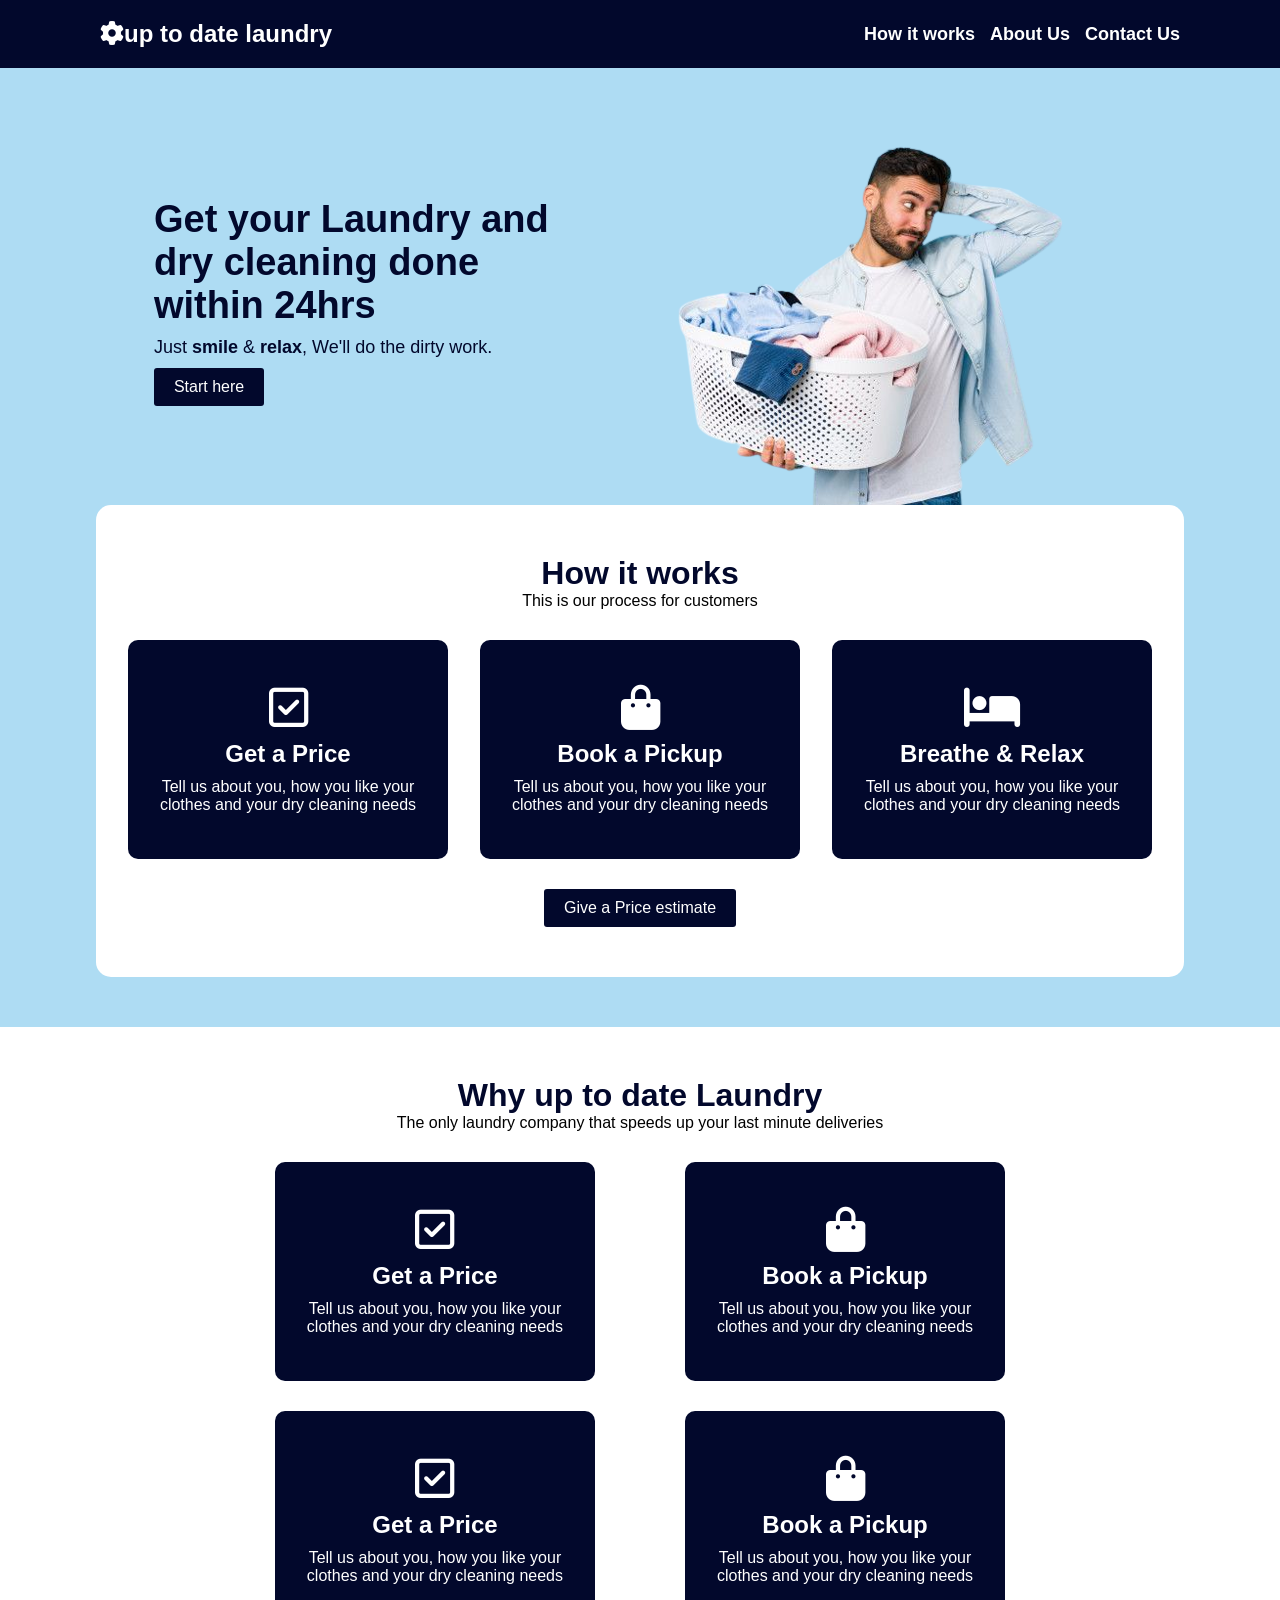
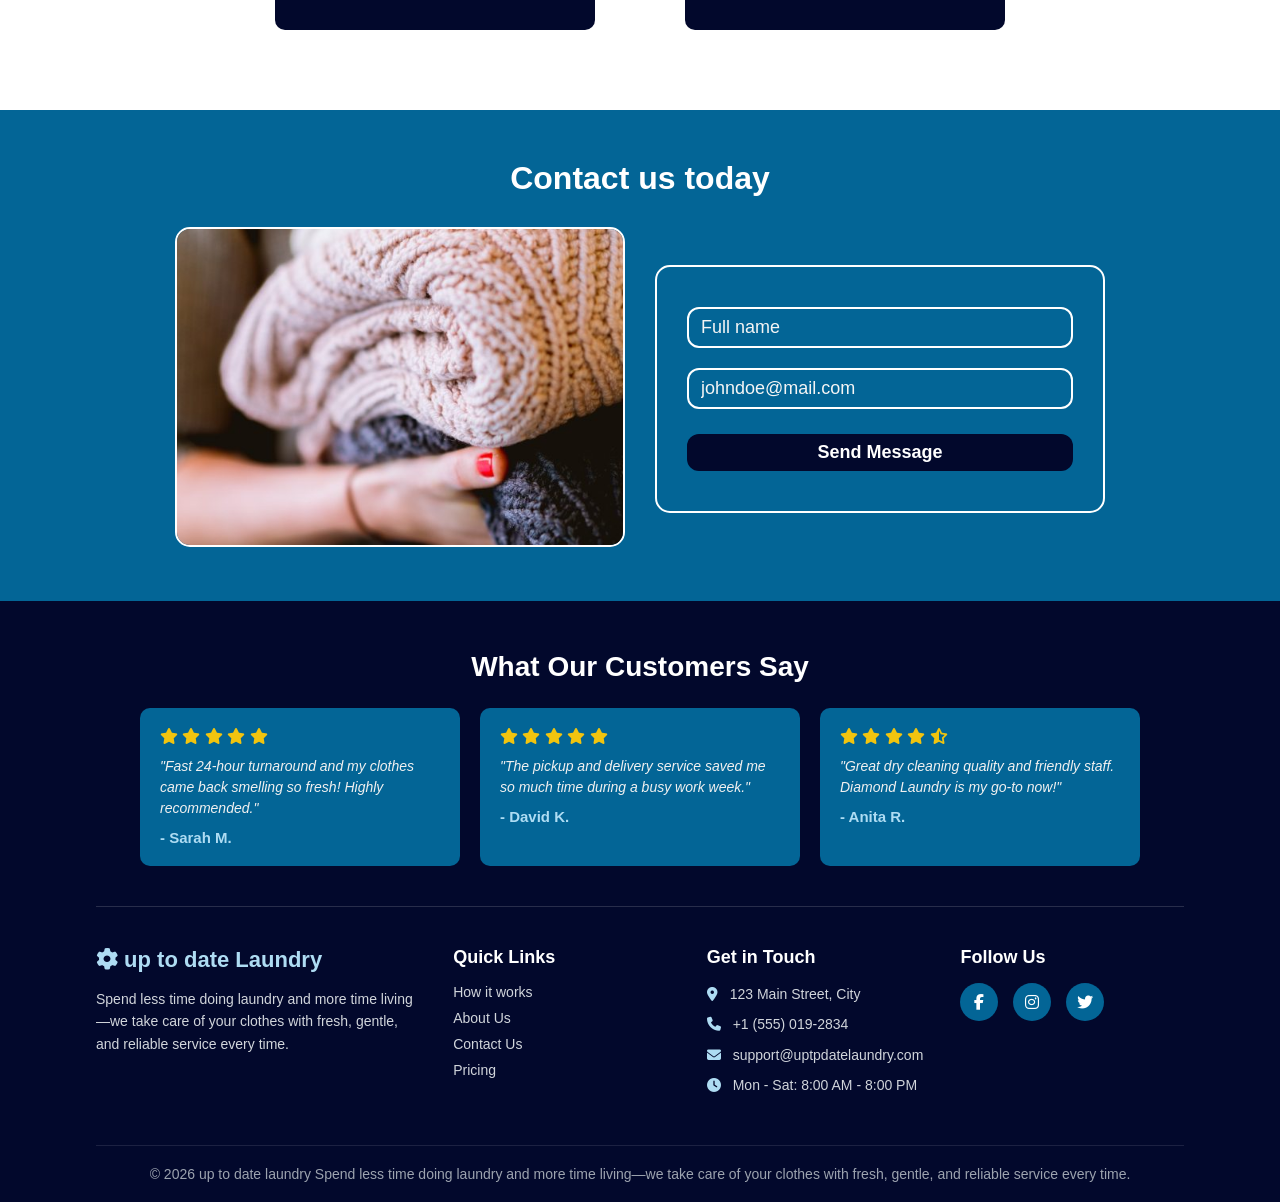
==== web2/index.html @ c7305d1f "Add files via upload" ====
<!DOCTYPE html>
<html lang="en">
  <head>
    <meta charset="UTF-8" />
    <meta http-equiv="X-UA-Compatible" content="IE=edge" />
    <meta name="viewport" content="width=device-width, initial-scale=1.0" />
    <title>uo to date laundry</title>

    <link
      rel="stylesheet"
      href="https://cdnjs.cloudflare.com/ajax/libs/font-awesome/6.1.1/css/all.min.css"
      integrity="sha512-KfkfwYDsLkIlwQp6LFnl8zNdLGxu9YAA1QvwINks4PhcElQSvqcyVLLD9aMhXd13uQjoXtEKNosOWaZqXgel0g=="
      crossorigin="anonymous"
      referrerpolicy="no-referrer" />

    <link rel="stylesheet" href="style.css" />
  </head>

  <body>

    <!-- Header -->
    <header class="header">
      <div>
        <h2><i class="fas fa-cog"></i>up to date laundry</h2>
      </div>
      <ul>
        <li><a href="#">How it works</a></li>
        <li><a href="#">About Us</a></li>
        <li><a href="#">Contact Us</a></li>
      </ul>
    </header>

    <!-- Hero Section -->
    <div class="hero">
      <div class="container">
        <div class="hero-desc">
          <h1>Get your Laundry and dry cleaning done within 24hrs</h1>
          <p>Just <b>smile</b> & <b>relax</b>, We'll do the dirty work.</p>
          <a href="#">Start here</a>
        </div>
        <img src="man-in-hero.png" alt="Hero Image" />
      </div>
    </div>

    <!-- How It Works Section -->
    <div class="how-it-works">
      <div class="container">
        <h1>How it works</h1>
        <p>This is our process for customers</p>

        <div class="row">
          <div class="card">
            <i class="fa-regular fa-square-check"></i>
            <h1>Get a Price</h1>
            <p>
              Tell us about you, how you like your clothes and your dry cleaning
              needs
            </p>
          </div>
          <div class="card">
            <i class="fa-solid fa-bag-shopping"></i>
            <h1>Book a Pickup</h1>
            <p>
              Tell us about you, how you like your clothes and your dry cleaning
              needs
            </p>
          </div>
          <div class="card">
            <i class="fa-solid fa-bed"></i>
            <h1>Breathe & Relax</h1>
            <p>
              Tell us about you, how you like your clothes and your dry cleaning
              needs
            </p>
          </div>
        </div>
        <a href="#">Give a Price estimate</a>
      </div>
    </div>

    <!-- Why Diamond Laundry -->
    <div class="why main-spacing">
      <div class="container">
        <h1>Why up to date Laundry</h1>
        <p>
          The only laundry company that speeds up your last minute deliveries
        </p>

        <div class="row-spacing">
          <div class="row">
            <div class="card">
              <i class="fa-regular fa-square-check"></i>
              <h1>Get a Price</h1>
              <p>
                Tell us about you, how you like your clothes and your dry
                cleaning needs
              </p>
            </div>
            <div class="card">
              <i class="fa-solid fa-bag-shopping"></i>
              <h1>Book a Pickup</h1>
              <p>
                Tell us about you, how you like your clothes and your dry
                cleaning needs
              </p>
            </div>
          </div>
          <div class="row">
            <div class="card">
              <i class="fa-regular fa-square-check"></i>
              <h1>Get a Price</h1>
              <p>
                Tell us about you, how you like your clothes and your dry
                cleaning needs
              </p>
            </div>
            <div class="card">
              <i class="fa-solid fa-bag-shopping"></i>
              <h1>Book a Pickup</h1>
              <p>
                Tell us about you, how you like your clothes and your dry
                cleaning needs
              </p>
            </div>
          </div>
        </div>
      </div>
    </div>

    <!-- Contact Section with Side Image -->
    <div class="contact main-spacing" id="contact">
      <div class="container">
        <h1>Contact us today</h1>
        <div class="contact-wrapper">
          <div class="contact-image">
           
 <img src="cloth.jpeg" >


          </div>
          <form>
            <input type="text" placeholder="Full name" required />
            <input type="email" placeholder="johndoe@mail.com" required />
            <input type="submit" value="Send Message" />
          </form>
        </div>
      </div>
    </div>

    <!-- Footer Section with Reviews & Contact Info -->
    <footer class="footer main-spacing">
      <div class="container">
        
        <!-- Reviews Section -->
        <div class="reviews-section">
          <h2>What Our Customers Say</h2>
          <div class="reviews-grid">
            <div class="review-card">
              <div class="stars">
                <i class="fa-solid fa-star"></i>
                <i class="fa-solid fa-star"></i>
                <i class="fa-solid fa-star"></i>
                <i class="fa-solid fa-star"></i>
                <i class="fa-solid fa-star"></i>
              </div>
              <p>"Fast 24-hour turnaround and my clothes came back smelling so fresh! Highly recommended."</p>
              <h4>- Sarah M.</h4>
            </div>

            <div class="review-card">
              <div class="stars">
                <i class="fa-solid fa-star"></i>
                <i class="fa-solid fa-star"></i>
                <i class="fa-solid fa-star"></i>
                <i class="fa-solid fa-star"></i>
                <i class="fa-solid fa-star"></i>
              </div>
              <p>"The pickup and delivery service saved me so much time during a busy work week."</p>
              <h4>- David K.</h4>
            </div>

            <div class="review-card">
              <div class="stars">
                <i class="fa-solid fa-star"></i>
                <i class="fa-solid fa-star"></i>
                <i class="fa-solid fa-star"></i>
                <i class="fa-solid fa-star"></i>
                <i class="fa-solid fa-star-half-stroke"></i>
              </div>
              <p>"Great dry cleaning quality and friendly staff. Diamond Laundry is my go-to now!"</p>
              <h4>- Anita R.</h4>
            </div>
          </div>
        </div>

        <!-- Footer Main Info -->
        <div class="footer-content">
          <!-- Brand & Paragraph -->
          <div class="footer-col brand-info">
            <h3><i class="fas fa-cog"></i> up to date Laundry</h3>
            <p>
              Spend less time doing laundry and more time living—we take care of your clothes with fresh, gentle, and reliable service every time.
            </p>
          </div>

          <!-- Quick Links -->
          <div class="footer-col">
            <h4>Quick Links</h4>
            <ul>
              <li><a href="#">How it works</a></li>
              <li><a href="#">About Us</a></li>
              <li><a href="#">Contact Us</a></li>
              <li><a href="#">Pricing</a></li>
            </ul>
          </div>

          <!-- Contact Info -->
          <div class="footer-col">
            <h4>Get in Touch</h4>
            <p><i class="fa-solid fa-location-dot"></i> 123 Main Street, City</p>
            <p><i class="fa-solid fa-phone"></i> +1 (555) 019-2834</p>
            <p><i class="fa-solid fa-envelope"></i> support@uptpdatelaundry.com</p>
            <p><i class="fa-solid fa-clock"></i> Mon - Sat: 8:00 AM - 8:00 PM</p>
          </div>

          <!-- Social Links -->
          <div class="footer-col">
            <h4>Follow Us</h4>
            <div class="social-icons">
              <a href="#"><i class="fa-brands fa-facebook-f"></i></a>
              <a href="#"><i class="fa-brands fa-instagram"></i></a>
              <a href="#"><i class="fa-brands fa-twitter"></i></a>
            </div>
          </div>
        </div>

        <!-- Bottom Credits -->
        <div class="footer-bottom">
          <p>&copy; 2026 up to date laundry Spend less time doing laundry and more time living—we take care of your clothes with fresh, 
        gentle, and reliable service every time. </p>
        </div>

      </div>
    </footer>
  </body>
</html>
---- web2/style.css ----
* {
  margin: 0;
  padding: 0;
  box-sizing: border-box;
  font-family: "Segoe UI", sans-serif;
}

img {
  max-width: 100%;
  height: auto;
}

h1 {
  color: #02082c;
}

.container {
  width: 85%;
  margin: 0 auto;
}

/* Header */
.header {
  width: 100%;
  background-color: #02082c;
  color: white;
  display: flex;
  align-items: center;
  justify-content: space-between;
  padding: 20px 100px;
  flex-wrap: wrap;
}

.header ul {
  list-style: none;
  display: flex;
  gap: 15px;
}

.header ul li a {
  text-decoration: none;
  color: white;
  font-weight: 600;
  font-size: 18px;
}

/* Hero Section */
.hero {
  padding-top: 30px;
  background-color: #aedcf3;
}

.hero .container {
  display: flex;
  align-items: center;
  justify-content: space-evenly;
  flex-wrap: wrap;
}

.hero-desc {
  width: 40%;
  min-width: 280px;
}

.hero-desc > * {
  color: #02082c;
}

.hero-desc h1 {
  font-size: 38px;
}

.hero-desc p {
  font-size: 18px;
  margin: 10px 0;
}

.hero-desc a {
  display: inline-block;
  text-decoration: none;
  background-color: #02082c;
  color: white;
  padding: 10px 20px;
  border-radius: 3px;
}

/* How It Works Section */
.how-it-works {
  background-color: #aedcf3;
  padding-bottom: 50px;
}

.how-it-works .container {
  background-color: #fff;
  padding: 50px 20px;
  text-align: center;
  border-radius: 15px;
}

.how-it-works a {
  text-decoration: none;
  color: white;
  background-color: #02082c;
  padding: 10px 20px;
  border-radius: 3px;
  display: inline-block;
}

.row {
  display: flex;
  align-items: center;
  justify-content: space-evenly;
  margin: 30px 0;
  flex-wrap: wrap;
  gap: 20px;
}

.card {
  background-color: #02082c;
  color: white;
  padding: 40px 20px;
  border-radius: 10px;
  display: flex;
  align-items: center;
  flex-direction: column;
  justify-content: center;
  flex: 1 1 250px;
  max-width: 320px;
}

.card h1 {
  color: white;
  font-size: 24px;
}

.card i {
  font-size: 45px;
  text-align: center;
}

.card > * {
  margin: 5px 0;
}

.main-spacing {
  padding: 50px 0;
}

.why h1,
.why p {
  text-align: center;
}

.row-spacing {
  width: 80%;
  margin: 0 auto;
}

/* Contact Section */
.contact {
  color: white;
  background-color: #036596;
}

.contact h1 {
  color: white;
  text-align: center;
  margin-bottom: 30px;
}

.contact-wrapper {
  display: flex;
  align-items: center;
  justify-content: center;
  gap: 30px;
  flex-wrap: wrap;
}

.contact-image {
  flex: 1 1 300px;
  max-width: 450px;
}

.contact-image img {
  width: 100%;
  height: 100%;
  max-height: 320px;
  object-fit: cover;
  border-radius: 15px;
  border: 2px solid white;
}

.contact form {
  flex: 1 1 300px;
  max-width: 450px;
  display: flex;
  flex-direction: column;
  border: 2px solid white;
  padding: 30px;
  border-radius: 15px;
}

.contact form input {
  background-color: transparent;
  border: 2px solid white;
  margin: 10px 0;
  color: white;
  font-size: 18px;
  padding: 8px 12px;
  border-radius: 12px;
  outline: 0;
}

.contact form input::placeholder {
  color: whitesmoke;
}

.contact form input[type="submit"] {
  background-color: #02082c;
  color: white;
  border: 0;
  cursor: pointer;
  font-weight: 600;
  margin-top: 15px;
}

/* Footer Styling */
footer.footer {
  background-color: #02082c;
  color: white;
  padding-bottom: 20px;
}

.reviews-section {
  text-align: center;
  margin-bottom: 40px;
  border-bottom: 1px solid rgba(255, 255, 255, 0.15);
  padding-bottom: 40px;
}

.reviews-section h2 {
  color: white;
  font-size: 28px;
  margin-bottom: 25px;
}

.reviews-grid {
  display: flex;
  gap: 20px;
  justify-content: center;
  flex-wrap: wrap;
}

.review-card {
  background-color: #036596;
  padding: 20px;
  border-radius: 10px;
  flex: 1 1 250px;
  max-width: 320px;
  text-align: left;
}

.review-card .stars {
  color: #f1c40f;
  margin-bottom: 10px;
}

.review-card p {
  font-size: 14px;
  line-height: 1.5;
  margin-bottom: 10px;
  font-style: italic;
  color: #f0f0f0;
}

.review-card h4 {
  font-size: 15px;
  color: #aedcf3;
}

/* Footer Columns */
.footer-content {
  display: flex;
  justify-content: space-between;
  flex-wrap: wrap;
  gap: 30px;
  margin-bottom: 40px;
}

.footer-col {
  flex: 1 1 200px;
}

.footer-col.brand-info {
  flex: 2 1 280px;
}

.footer-col h3 {
  font-size: 22px;
  margin-bottom: 15px;
  color: #aedcf3;
}

.footer-col h4 {
  font-size: 18px;
  margin-bottom: 15px;
  color: white;
}

.footer-col p {
  font-size: 14px;
  line-height: 1.6;
  color: #d1d5db;
  margin-bottom: 8px;
}

.footer-col p i {
  margin-right: 8px;
  color: #aedcf3;
}

.footer-col ul {
  list-style: none;
}

.footer-col ul li {
  margin-bottom: 8px;
}

.footer-col ul li a {
  color: #d1d5db;
  text-decoration: none;
  font-size: 14px;
}

.footer-col ul li a:hover {
  color: #aedcf3;
}

/* Social Media Icons */
.social-icons {
  display: flex;
  gap: 15px;
}

.social-icons a {
  color: white;
  background-color: #036596;
  width: 38px;
  height: 38px;
  border-radius: 50%;
  display: flex;
  align-items: center;
  justify-content: center;
  text-decoration: none;
  transition: background-color 0.3s ease;
}

.social-icons a:hover {
  background-color: #aedcf3;
  color: #02082c;
}

/* Footer Bottom */
.footer-bottom {
  text-align: center;
  border-top: 1px solid rgba(255, 255, 255, 0.1);
  padding-top: 20px;
  font-size: 14px;
  color: #9ca3af;
}

/* Responsive Styles */
@media screen and (max-width: 768px) {
  .header {
    padding: 20px 20px;
    justify-content: center;
    gap: 15px;
  }
  .contact-wrapper {
    flex-direction: column;
  }
  .footer-content {
    flex-direction: column;
  }
}
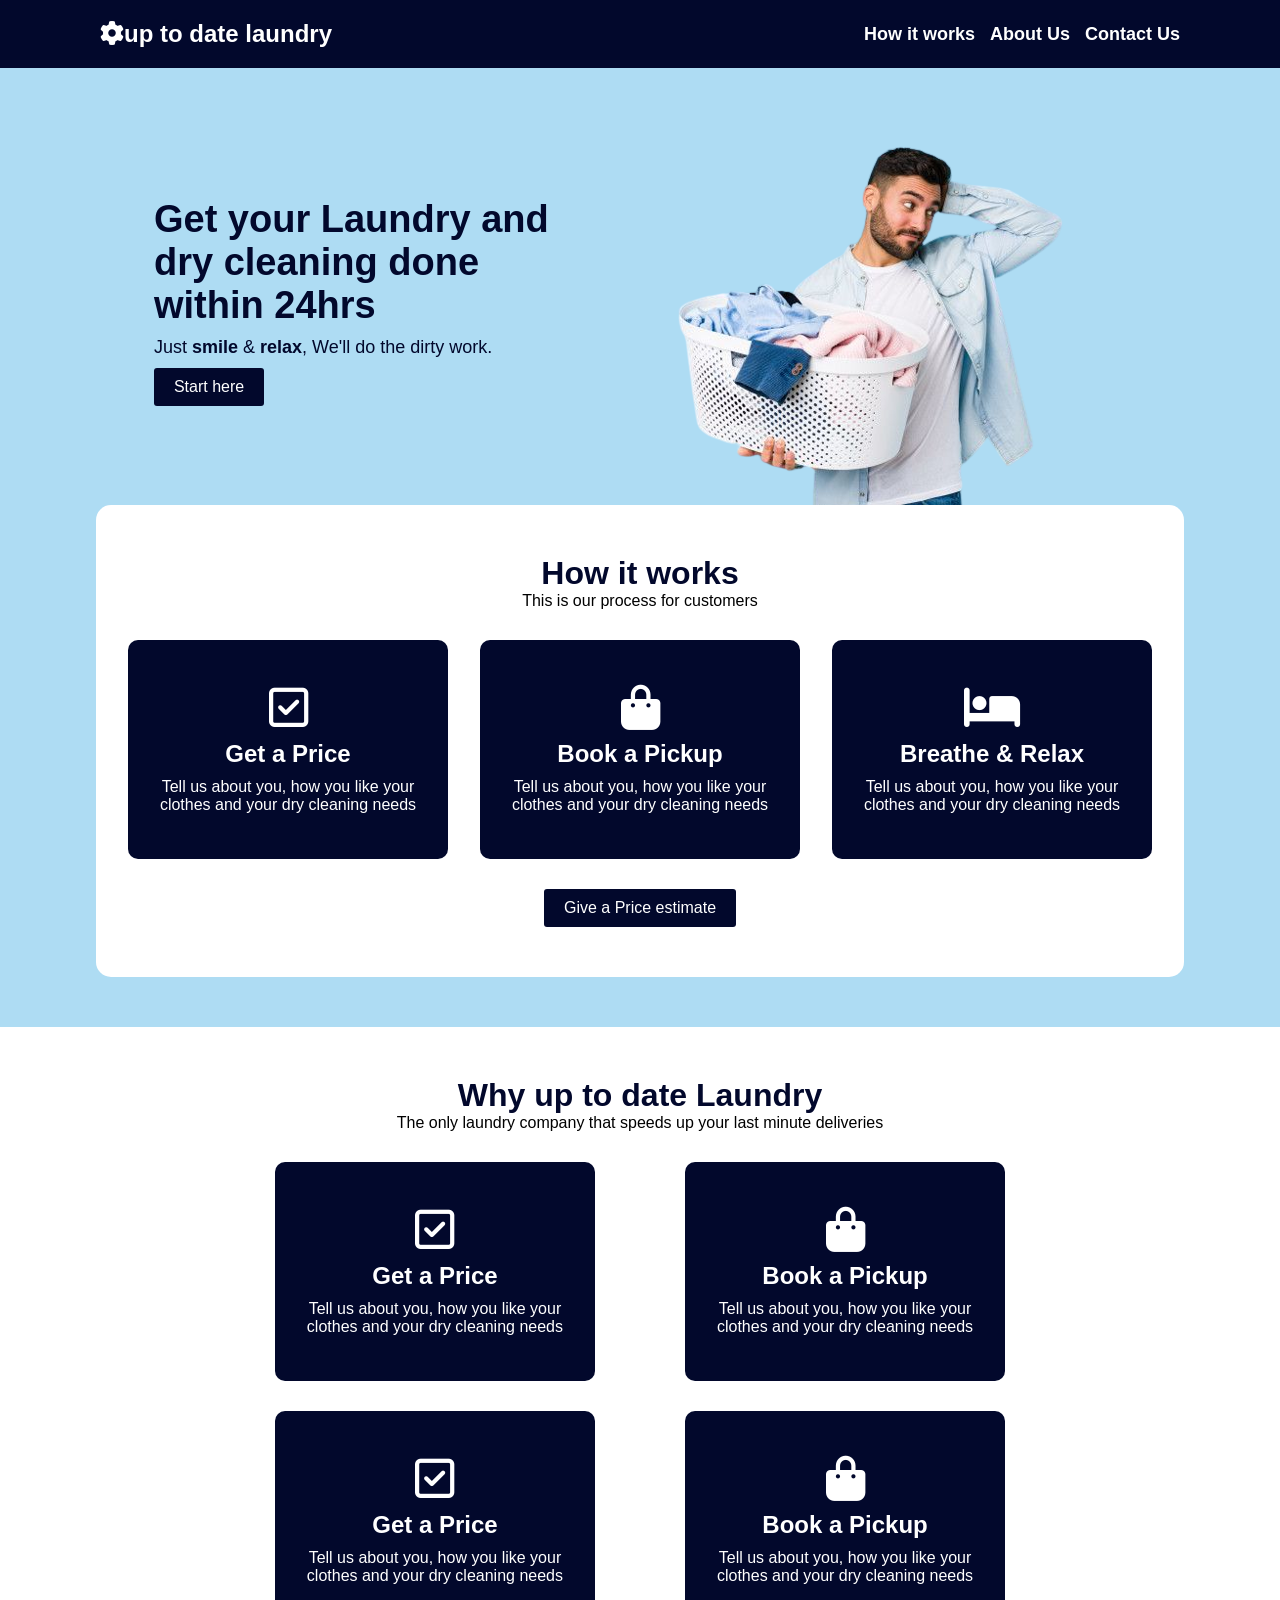
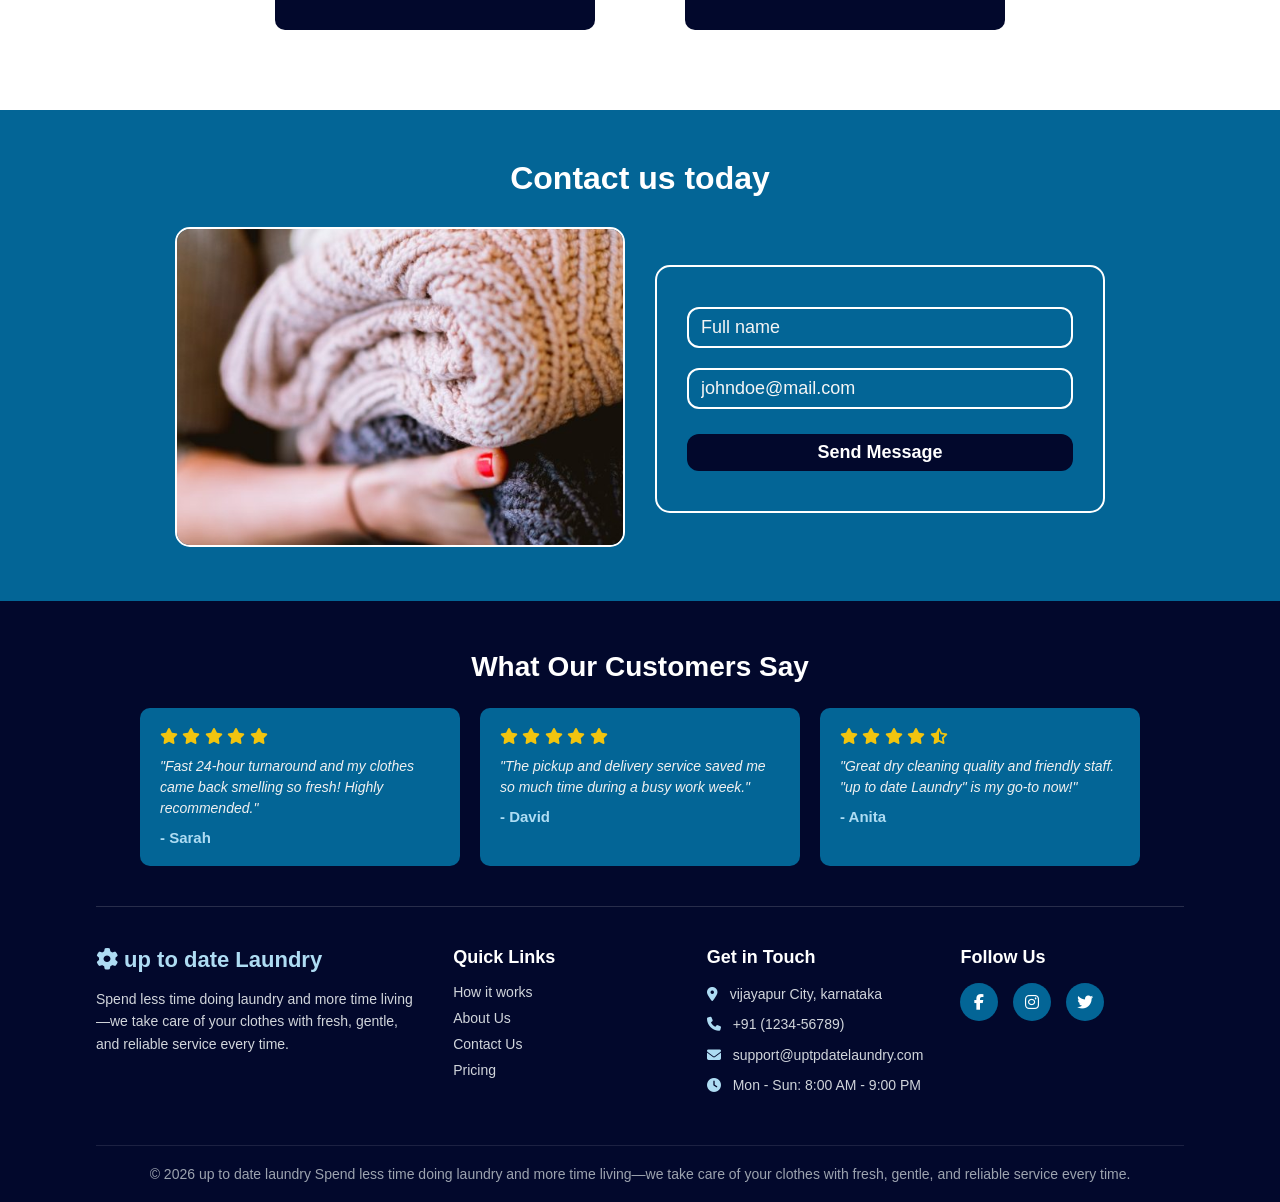
==== commit 47df9de5: "Add files via upload" ====
--- a/web2/index.html
+++ b/web2/index.html
@@ -164,7 +164,7 @@
                 <i class="fa-solid fa-star"></i>
               </div>
               <p>"Fast 24-hour turnaround and my clothes came back smelling so fresh! Highly recommended."</p>
-              <h4>- Sarah M.</h4>
+              <h4>- Sarah </h4>
             </div>
 
             <div class="review-card">
@@ -176,7 +176,7 @@
                 <i class="fa-solid fa-star"></i>
               </div>
               <p>"The pickup and delivery service saved me so much time during a busy work week."</p>
-              <h4>- David K.</h4>
+              <h4>- David </h4>
             </div>
 
             <div class="review-card">
@@ -187,8 +187,8 @@
                 <i class="fa-solid fa-star"></i>
                 <i class="fa-solid fa-star-half-stroke"></i>
               </div>
-              <p>"Great dry cleaning quality and friendly staff. Diamond Laundry is my go-to now!"</p>
-              <h4>- Anita R.</h4>
+              <p>"Great dry cleaning quality and friendly staff. "up to date Laundry" is my go-to now!"</p>
+              <h4>- Anita </h4>
             </div>
           </div>
         </div>
@@ -199,7 +199,9 @@
           <div class="footer-col brand-info">
             <h3><i class="fas fa-cog"></i> up to date Laundry</h3>
             <p>
-              Spend less time doing laundry and more time living—we take care of your clothes with fresh, gentle, and reliable service every time.
+              Spend less time doing laundry and more time 
+              living—we take care of your clothes with 
+              fresh, gentle, and reliable service every time.
             </p>
           </div>
 
@@ -217,10 +219,10 @@
           <!-- Contact Info -->
           <div class="footer-col">
             <h4>Get in Touch</h4>
-            <p><i class="fa-solid fa-location-dot"></i> 123 Main Street, City</p>
-            <p><i class="fa-solid fa-phone"></i> +1 (555) 019-2834</p>
+            <p><i class="fa-solid fa-location-dot"></i> vijayapur City, karnataka</p>
+            <p><i class="fa-solid fa-phone"></i> +91 (1234-56789)</p>
             <p><i class="fa-solid fa-envelope"></i> support@uptpdatelaundry.com</p>
-            <p><i class="fa-solid fa-clock"></i> Mon - Sat: 8:00 AM - 8:00 PM</p>
+            <p><i class="fa-solid fa-clock"></i> Mon - Sun: 8:00 AM - 9:00 PM</p>
           </div>
 
           <!-- Social Links -->
